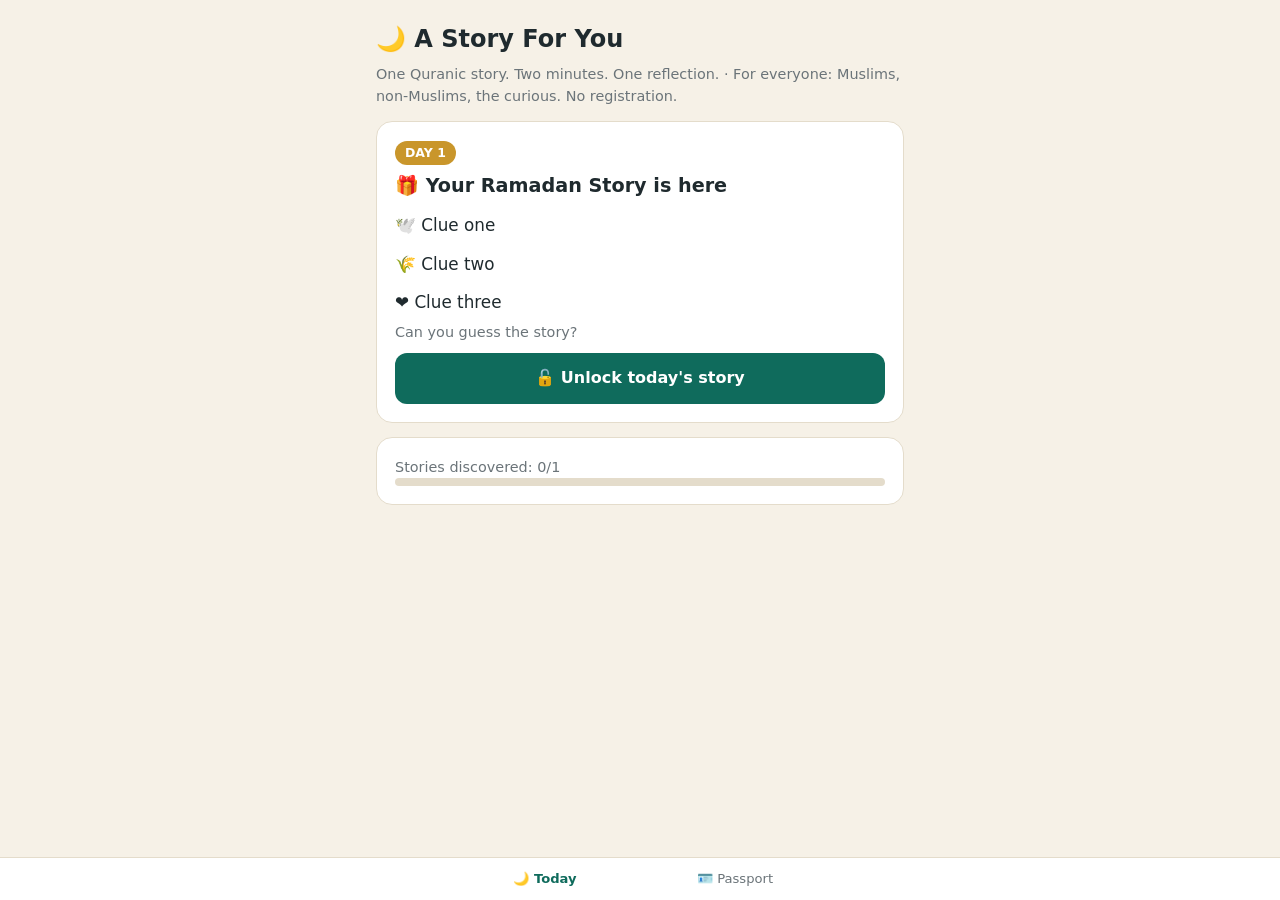
==== index.html @ 68528649 "Add files via upload" ====
<!DOCTYPE html><html lang="en"><head><meta charset="utf-8">
<meta name="viewport" content="width=device-width, initial-scale=1, viewport-fit=cover">
<meta name="theme-color" content="#0f6b5c"><title>A Story For You – Ramadan Story Time</title>
<link rel="stylesheet" href="style.css"></head>
<body><div class="wrap" id="app"><div class="sub">Loading…</div></div><nav id="nav"></nav>
<script>
let D={stories:[],gifts:{},giftLinks:{}};
const $=s=>document.querySelector(s);
const esc=s=>String(s==null?'':s).replace(/[&<>"]/g,c=>({'&':'&amp;','<':'&lt;','>':'&gt;','"':'&quot;'}[c]));
const PREVIEW=/preview=1/.test(location.search);
let P={done:{}};try{P=JSON.parse(localStorage.getItem('rsp')||'{"done":{}}')}catch(e){}
const save=()=>{try{localStorage.setItem('rsp',JSON.stringify(P))}catch(e){}};
let view='home',cur=null,step=0,picked=null;
fetch('stories.json?'+Date.now()).then(r=>r.json()).then(j=>{D=j;document.title=D.title;render()}).catch(()=>{$('#app').innerHTML='<div class="card">Could not load stories. Please try again.</div>'});
const sorted=()=>D.stories.slice().sort((a,b)=>a.day-b.day);
const today=()=>{if(!D.start)return 99;return Math.max(0,Math.floor((Date.now()-new Date(D.start+'T00:00:00'))/864e5)+1)};
const avail=s=>PREVIEW||s.day<=today();
const doneN=()=>Object.keys(P.done).filter(d=>D.stories.some(s=>s.day==d)).length;
const byDay=n=>D.stories.find(s=>s.day==n);
function go(v,d){view=v;cur=d||null;step=0;picked=null;render();scrollTo(0,0)}
function render(){
 $('#nav').innerHTML=[['home','🌙 Today'],['pass','🪪 Passport']].map(([k,l])=>`<button class="${view==k||(view=='story'&&k=='home')?'on':''}" onclick="go('${k}')">${l}</button>`).join('');
 $('#app').innerHTML=view=='home'?home():view=='story'?story():pass();
}
function head(){return `<h1>🌙 ${esc(D.title)}</h1><div class="sub">${esc(D.tagline)} · For everyone: Muslims, non-Muslims, the curious. No registration.</div>`}
function home(){
 const list=sorted().filter(avail);const t=list.filter(s=>!P.done[s.day])[0]||list[list.length-1];
 if(!t)return head()+`<div class="card">Stories are coming soon. Check back at Ramadan! 🌙</div>`;
 return head()+`<div class="card"><span class="tag">DAY ${t.day}</span><h2>🎁 Your Ramadan Story is here</h2>
 ${t.clues.map(c=>`<div class="clue">${esc(c)}</div>`).join('')}<div class="sub">Can you guess the story?</div>
 <button class="btn" onclick="go('story',${t.day})">${P.done[t.day]?'Read again':'🔓 Unlock today\'s story'}</button></div>
 <div class="card"><div class="sub">Stories discovered: ${doneN()}/${D.stories.length}</div><div class="bar"><i style="width:${D.stories.length?doneN()/D.stories.length*100:0}%"></i></div></div>`;
}
function story(){
 const s=byDay(cur);if(!s)return home();
 const back=`<button class="btn sec sm" onclick="go('home')">← Back</button>`;
 if(step==0){return back+`<div class="card"><span class="tag">🔒 DAY ${s.day} · LOCKED</span><h2>${esc(s.question)}</h2>
  ${s.clues.map(c=>`<div class="clue">${esc(c)}</div>`).join('')}
  ${s.options.map((o,i)=>`<button class="opt ${picked==null?'':i==s.answer?'ok':'no'}" ${picked!=null?'disabled':''} onclick="pick(${i})">${'ABCD'[i]}. ${esc(o)}</button>`).join('')}
  ${picked!=null?`<div class="sub" style="margin-top:10px">${picked==s.answer?'✅ You got it!':'Not quite, but now you\'ll find out.'}</div><button class="btn" onclick="step=1;render();scrollTo(0,0)">🔓 Unlock story</button>`:''}</div>`}
 const d=P.done[s.day];
 return back+`<div class="card story"><span class="tag">🔓 UNLOCKED · DAY ${s.day}</span><h1>${esc(s.reveal||s.title)}</h1>
  <p>${esc(s.body)}</p>${s.fact?`<p class="sub">💡 ${esc(s.fact)}</p>`:''}
  <div class="ref">📌 FROM THE QURAN<br>${esc(s.ref)}</div></div>
  <div class="card"><h2>💭 Your reflection</h2><p>${esc(s.reflect)}</p>
  <textarea id="rf" placeholder="Your answer stays private on your device (optional)">${esc(d?d.note:'')}</textarea>
  <button class="btn" onclick="finish(${s.day})">${d?'Update & close':'✅ Complete & collect stamp'}</button></div>`;
}
function pick(i){picked=i;render()}
function finish(n){const first=!P.done[n];P.done[n]={note:$('#rf').value,t:Date.now()};save();
 const c=doneN(),g=D.gifts[c];
 view='pass';cur=null;render();scrollTo(0,0);
 if(first&&g)setTimeout(()=>alert('🎁 Gift unlocked at '+c+' stories: '+g),50)}
function pass(){
 const all=sorted(),c=doneN();
 const gifts=Object.keys(D.gifts).map(Number).sort((a,b)=>a-b).map(k=>`<div class="li"><span>${c>=k?'🎁':'🔒'} ${k} stories: ${esc(D.gifts[k])}</span>${c>=k&&D.giftLinks[k]?`<a class="btn sm" href="${esc(D.giftLinks[k])}" target="_blank" rel="noopener">Open</a>`:''}</div>`).join('');
 const t=new Date(),p=n=>String(n).padStart(2,'0'),ds=`${t.getFullYear()}${p(t.getMonth()+1)}${p(t.getDate())}`;
 const rd='https://calendar.google.com/calendar/render?action=TEMPLATE&text='+encodeURIComponent('🌙 Your Ramadan Story')+'&details='+encodeURIComponent('2 minutes. One story. One reflection. '+location.origin+location.pathname)+'&dates='+ds+'T200000/'+ds+'T201000&recur='+encodeURIComponent('RRULE:FREQ=DAILY;COUNT=30');
 return `<h1>🪪 My Ramadan Story Passport</h1><div class="sub">Stories discovered: ${c}/${all.length}</div><div class="bar"><i style="width:${all.length?c/all.length*100:0}%"></i></div>
 <div class="card"><div class="grid">${all.map(s=>`<button class="stamp ${P.done[s.day]?'d':avail(s)?'':'l'}" title="${esc(s.title)}" onclick="${avail(s)?`go('story',${s.day})`:''}">${P.done[s.day]?'✓':s.day}</button>`).join('')}</div></div>
 <div class="card"><h2>🎁 Gifts</h2>${gifts}</div>
 <div class="card"><h2>🔔 Daily reminder</h2><div class="sub">Get a notification every evening on your phone's calendar.</div>
 <a class="btn" href="${rd}" target="_blank" rel="noopener">Add daily reminder (30 days)</a></div>`;
}
</script></body></html>
---- style.css ----
:root{--bg:#f6f1e7;--card:#fff;--ink:#1f2a2e;--mut:#6b7479;--acc:#0f6b5c;--acc2:#c9962b;--line:#e4dccb}
@media (prefers-color-scheme:dark){:root{--bg:#10181a;--card:#182326;--ink:#ecebe4;--mut:#9aa7ab;--acc:#3fbfa8;--acc2:#e0b350;--line:#2a3a3e}}
*{box-sizing:border-box}
body{margin:0;background:var(--bg);color:var(--ink);font:16px/1.55 system-ui,-apple-system,"Segoe UI",sans-serif}
.wrap{max-width:560px;margin:0 auto;padding:16px 16px 90px}
h1{font-size:1.5rem;margin:.2em 0}h2{font-size:1.2rem;margin:.3em 0}
.sub{color:var(--mut);font-size:.9rem}
.card{background:var(--card);border:1px solid var(--line);border-radius:16px;padding:18px;margin:14px 0}
.btn{display:block;width:100%;border:0;border-radius:12px;padding:13px;font:inherit;font-weight:600;background:var(--acc);color:#fff;cursor:pointer;margin-top:10px;text-align:center;text-decoration:none}
.btn.sec{background:transparent;color:var(--acc);border:1.5px solid var(--acc)}
.btn.sm{display:inline-block;width:auto;padding:7px 12px;font-size:.85rem;margin:4px 4px 0 0}
.opt{display:block;width:100%;text-align:left;padding:12px 14px;margin-top:8px;border-radius:12px;border:1.5px solid var(--line);background:var(--card);color:var(--ink);font:inherit;cursor:pointer}
.opt.ok{border-color:var(--acc);background:color-mix(in srgb,var(--acc) 15%,transparent)}.opt.no{opacity:.5}
.clue{font-size:1.05rem;padding:6px 0}
.tag{display:inline-block;background:var(--acc2);color:#fff;border-radius:99px;padding:2px 10px;font-size:.78rem;font-weight:700}
.story p{white-space:pre-wrap}
.ref{border-left:3px solid var(--acc2);padding-left:10px;color:var(--mut)}
nav{position:fixed;left:0;right:0;bottom:0;display:flex;justify-content:center;background:var(--card);border-top:1px solid var(--line);padding-bottom:env(safe-area-inset-bottom,0)}
nav button{flex:1;max-width:190px;border:0;background:none;color:var(--mut);padding:11px 4px;font:inherit;font-size:.82rem;cursor:pointer}
nav button.on{color:var(--acc);font-weight:700}
.grid{display:grid;grid-template-columns:repeat(5,1fr);gap:8px}
.stamp{aspect-ratio:1;border-radius:50%;border:2px dashed var(--line);display:flex;align-items:center;justify-content:center;font-size:.8rem;color:var(--mut);cursor:pointer;background:none;font-family:inherit}
.stamp.d{border:2px solid var(--acc);background:var(--acc);color:#fff;font-weight:700}.stamp.l{opacity:.35;cursor:default}
.bar{height:8px;background:var(--line);border-radius:9px;overflow:hidden}.bar i{display:block;height:100%;background:var(--acc2)}
label{display:block;font-size:.82rem;color:var(--mut);margin-top:10px}
input,textarea,select{width:100%;padding:10px;border-radius:10px;border:1.5px solid var(--line);background:var(--bg);color:var(--ink);font:inherit}
textarea{min-height:90px}
.row{display:flex;gap:8px}.row>*{flex:1}
.msg{background:var(--bg);border:1px solid var(--line);border-radius:10px;padding:10px;font-size:.88rem;white-space:pre-wrap;margin-top:6px}
.li{display:flex;justify-content:space-between;align-items:center;gap:8px;padding:8px 0;border-bottom:1px solid var(--line)}
.warn{font-size:.8rem;color:var(--mut)}
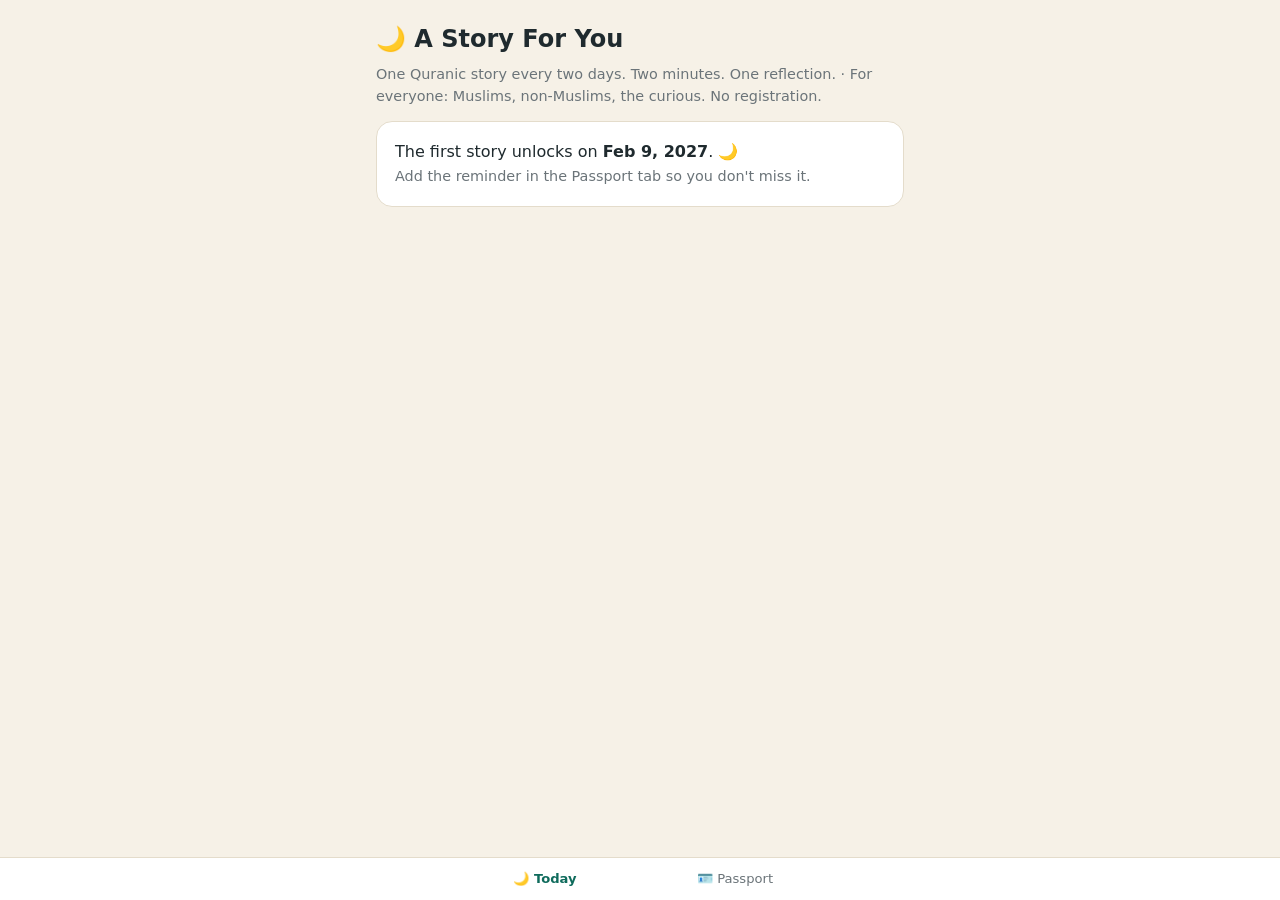
==== commit 4aea2855: "Add files via upload" ====
--- a/index.html
+++ b/index.html
@@ -13,7 +13,11 @@
 let view='home',cur=null,step=0,picked=null;
 fetch('stories.json?'+Date.now()).then(r=>r.json()).then(j=>{D=j;document.title=D.title;render()}).catch(()=>{$('#app').innerHTML='<div class="card">Could not load stories. Please try again.</div>'});
 const sorted=()=>D.stories.slice().sort((a,b)=>a.day-b.day);
-const today=()=>{if(!D.start)return 99;return Math.max(0,Math.floor((Date.now()-new Date(D.start+'T00:00:00'))/864e5)+1)};
+const STEP=()=>D.interval||2,CNT=()=>D.count||15;
+const today=()=>{if(!D.start)return 99;const d=Math.floor((Date.now()-new Date(D.start+'T00:00:00'))/864e5);return d<0?0:Math.floor(d/STEP())+1};
+const dateOf=n=>{const x=new Date(D.start+'T00:00:00');x.setDate(x.getDate()+(n-1)*STEP());return x};
+const fmt=x=>x.toLocaleDateString(undefined,{day:'numeric',month:'short',year:'numeric'});
+const next=()=>{if(!D.start)return '';const t=today();const n=sorted().filter(s=>s.day>t)[0];return n?'Next story unlocks on '+fmt(dateOf(n.day)):''};
 const avail=s=>PREVIEW||s.day<=today();
 const doneN=()=>Object.keys(P.done).filter(d=>D.stories.some(s=>s.day==d)).length;
 const byDay=n=>D.stories.find(s=>s.day==n);
@@ -25,11 +29,11 @@
 function head(){return `<h1>🌙 ${esc(D.title)}</h1><div class="sub">${esc(D.tagline)} · For everyone: Muslims, non-Muslims, the curious. No registration.</div>`}
 function home(){
  const list=sorted().filter(avail);const t=list.filter(s=>!P.done[s.day])[0]||list[list.length-1];
- if(!t)return head()+`<div class="card">Stories are coming soon. Check back at Ramadan! 🌙</div>`;
+ if(!t)return head()+`<div class="card">${D.start&&today()==0?'The first story unlocks on <b>'+fmt(dateOf(1))+'</b>. 🌙':'Stories are coming soon. 🌙'}<div class="sub">Add the reminder in the Passport tab so you don't miss it.</div></div>`;
  return head()+`<div class="card"><span class="tag">DAY ${t.day}</span><h2>🎁 Your Ramadan Story is here</h2>
  ${t.clues.map(c=>`<div class="clue">${esc(c)}</div>`).join('')}<div class="sub">Can you guess the story?</div>
  <button class="btn" onclick="go('story',${t.day})">${P.done[t.day]?'Read again':'🔓 Unlock today\'s story'}</button></div>
- <div class="card"><div class="sub">Stories discovered: ${doneN()}/${D.stories.length}</div><div class="bar"><i style="width:${D.stories.length?doneN()/D.stories.length*100:0}%"></i></div></div>`;
+ <div class="card"><div class="sub">${next()}</div><div class="sub">Stories discovered: ${doneN()}/${D.stories.length}</div><div class="bar"><i style="width:${D.stories.length?doneN()/D.stories.length*100:0}%"></i></div></div>`;
 }
 function story(){
  const s=byDay(cur);if(!s)return home();
@@ -54,12 +58,19 @@
 function pass(){
  const all=sorted(),c=doneN();
  const gifts=Object.keys(D.gifts).map(Number).sort((a,b)=>a-b).map(k=>`<div class="li"><span>${c>=k?'🎁':'🔒'} ${k} stories: ${esc(D.gifts[k])}</span>${c>=k&&D.giftLinks[k]?`<a class="btn sm" href="${esc(D.giftLinks[k])}" target="_blank" rel="noopener">Open</a>`:''}</div>`).join('');
- const t=new Date(),p=n=>String(n).padStart(2,'0'),ds=`${t.getFullYear()}${p(t.getMonth()+1)}${p(t.getDate())}`;
- const rd='https://calendar.google.com/calendar/render?action=TEMPLATE&text='+encodeURIComponent('🌙 Your Ramadan Story')+'&details='+encodeURIComponent('2 minutes. One story. One reflection. '+location.origin+location.pathname)+'&dates='+ds+'T200000/'+ds+'T201000&recur='+encodeURIComponent('RRULE:FREQ=DAILY;COUNT=30');
+ const st=D.start||'2027-02-09',ds=st.replace(/-/g,''),n=CNT(),sd=new Date(st+'T00:00:00'),ed=new Date(sd);ed.setDate(ed.getDate()+(STEP())*(n-1));
+ const rule='RRULE:FREQ=DAILY;INTERVAL='+STEP()+';COUNT='+n,link=location.origin+location.pathname;
+ const gc=(h,l)=>'https://calendar.google.com/calendar/render?action=TEMPLATE&text='+encodeURIComponent('🌙 Your Ramadan Story'+l)+'&details='+encodeURIComponent('2 minutes. One story. One reflection. '+link)+'&dates='+ds+'T'+h+'0000/'+ds+'T'+h+'1000&recur='+encodeURIComponent(rule);
  return `<h1>🪪 My Ramadan Story Passport</h1><div class="sub">Stories discovered: ${c}/${all.length}</div><div class="bar"><i style="width:${all.length?c/all.length*100:0}%"></i></div>
  <div class="card"><div class="grid">${all.map(s=>`<button class="stamp ${P.done[s.day]?'d':avail(s)?'':'l'}" title="${esc(s.title)}" onclick="${avail(s)?`go('story',${s.day})`:''}">${P.done[s.day]?'✓':s.day}</button>`).join('')}</div></div>
  <div class="card"><h2>🎁 Gifts</h2>${gifts}</div>
- <div class="card"><h2>🔔 Daily reminder</h2><div class="sub">Get a notification every evening on your phone's calendar.</div>
- <a class="btn" href="${rd}" target="_blank" rel="noopener">Add daily reminder (30 days)</a></div>`;
+ <div class="card"><h2>🔔 Reminders</h2><div class="sub">A new story every ${STEP()} days, ${fmt(sd)} – ${fmt(ed)}. Add both reminders to your calendar: you'll be notified at 6:00 am and 7:00 pm on story days.</div>
+ <a class="btn" href="${gc('06',' (morning)')}" target="_blank" rel="noopener">Google Calendar: 6:00 am</a>
+ <a class="btn" href="${gc('19',' (evening)')}" target="_blank" rel="noopener">Google Calendar: 7:00 pm</a>
+ <button class="btn sec" onclick="ics('${ds}','${rule}','${link}')">iPhone / Outlook: download both (.ics)</button></div>`;
 }
+function ics(ds,rule,link){const st=new Date().toISOString().replace(/[-:]|\.\d+/g,'');
+ const ev=(h,l)=>['BEGIN:VEVENT','UID:ramadan-story-'+ds+'-'+h+'@story','DTSTAMP:'+st,'DTSTART:'+ds+'T'+h+'0000','DTEND:'+ds+'T'+h+'1000',rule,'SUMMARY:🌙 Your Ramadan Story'+l,'DESCRIPTION:2 minutes. One story. One reflection. '+link,'URL:'+link,'BEGIN:VALARM','ACTION:DISPLAY','DESCRIPTION:Your Ramadan Story is ready','TRIGGER:PT0S','END:VALARM','END:VEVENT'];
+ const t=['BEGIN:VCALENDAR','VERSION:2.0','PRODID:-//RamadanStory//EN'].concat(ev('06',' (morning)'),ev('19',' (evening)'),['END:VCALENDAR']).join('\r\n');
+ const x=document.createElement('a');x.href=URL.createObjectURL(new Blob([t],{type:'text/calendar'}));x.download='ramadan-story.ics';x.click()}
 </script></body></html>
